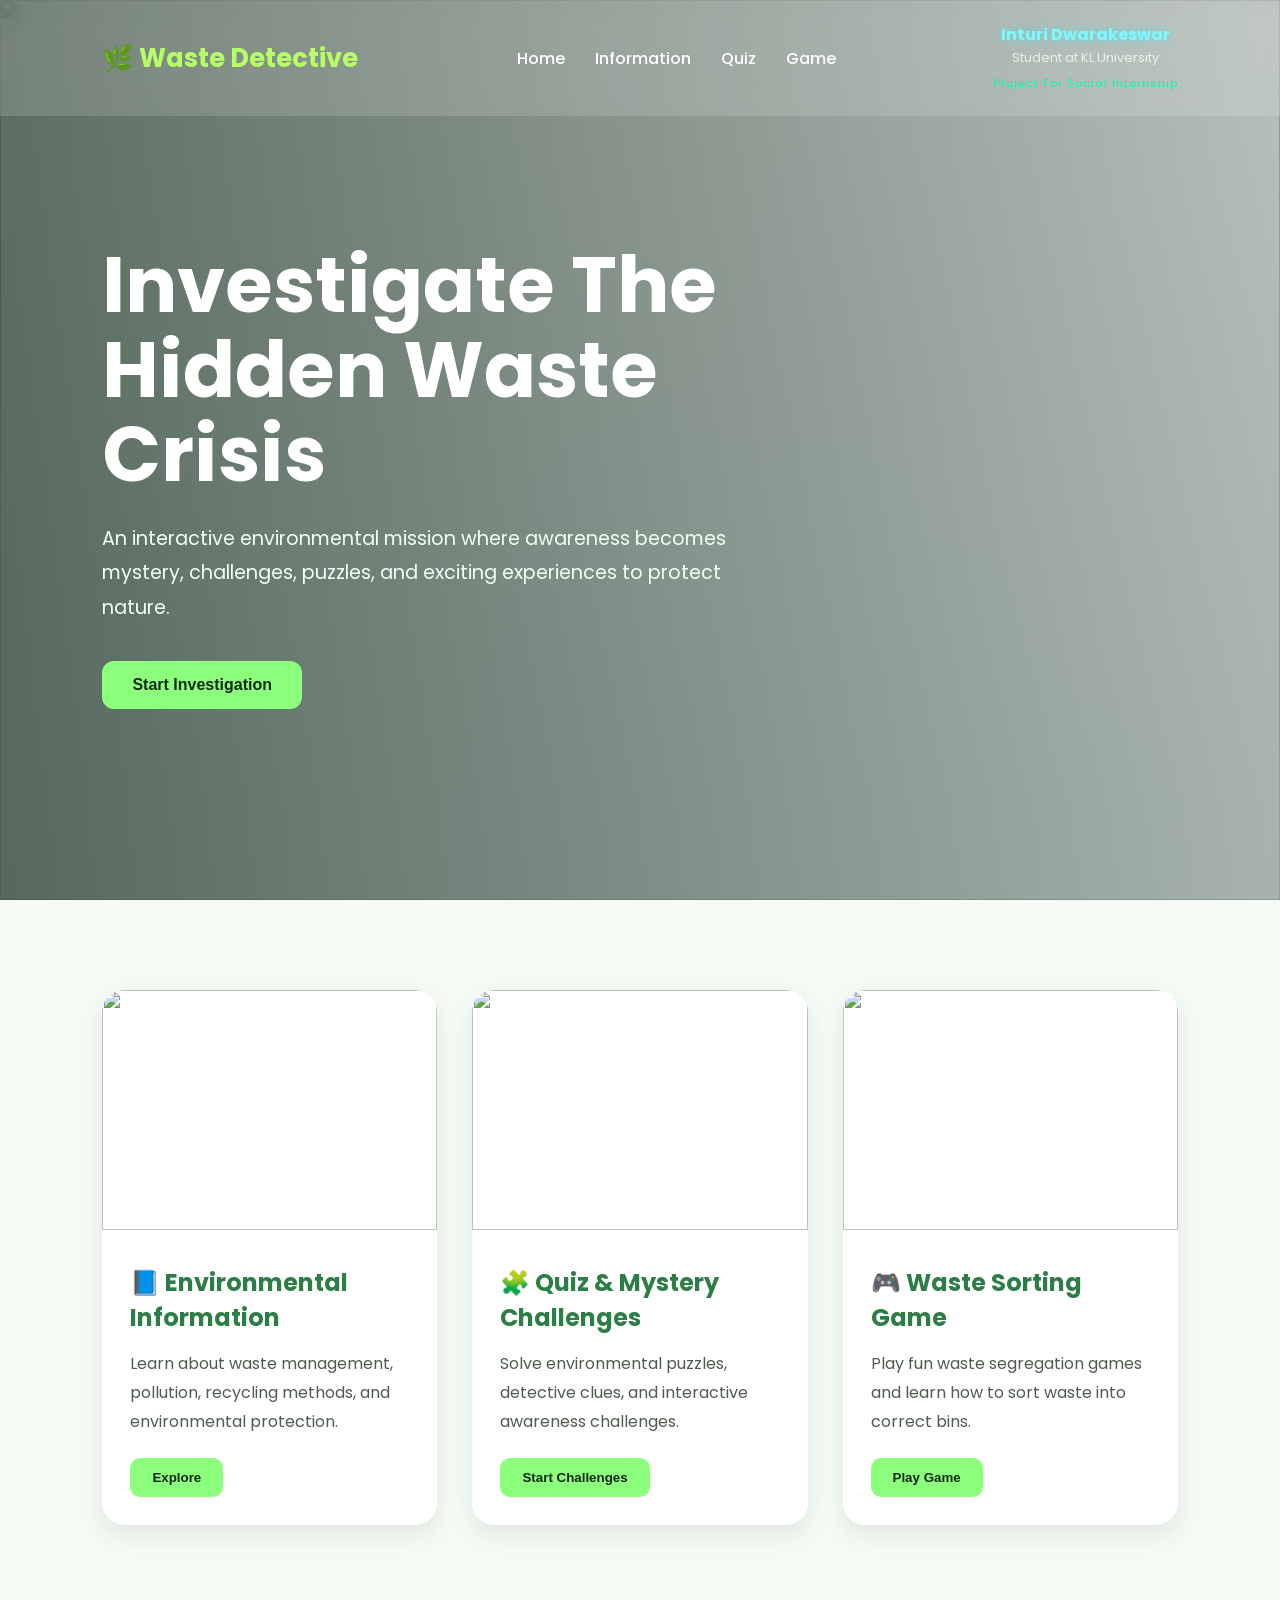
==== index.html @ 221f0325 "Add files via upload" ====
<!DOCTYPE html>
<html lang="en">

<head>

    <meta charset="UTF-8">
    <meta name="viewport" content="width=device-width, initial-scale=1.0">

    <title>Waste Detective Mission</title>

    <link rel="stylesheet" href="style.css">

    <link href="https://fonts.googleapis.com/css2?family=Poppins:wght@300;400;500;600;700&display=swap" rel="stylesheet">

</head>

<body>

    <!-- HERO SECTION -->
    <section class="hero">

        <!-- HERO IMAGE -->
        <img src="images/detective-hero.jpg" class="hero-image">

        <!-- OVERLAY -->
        <div class="hero-overlay"></div>

        <!-- NAVBAR -->
        <nav>

            <div class="logo">
                🌿 Waste Detective
            </div>

            <ul>
                <li><a href="index.html">Home</a></li>
                <li><a href="info.html">Information</a></li>
                <li><a href="quiz.html">Quiz</a></li>
                <li><a href="game.html">Game</a></li>
            </ul>

            <div class="student-info">
                <h3>Inturi Dwarakeswar</h3>
                <p>Student at KL University</p>
                <span>Project For Social Internship</span>
            </div>

        </nav>

        <!-- HERO CONTENT -->
        <div class="hero-content">

            <h1>
                Investigate The Hidden Waste Crisis
            </h1>

            <p>
                An interactive environmental mission where awareness becomes mystery,
                challenges, puzzles, and exciting experiences to protect nature.
            </p>

            <div class="hero-buttons">

                <a href="#cards">
                    <button class="primary-btn">
                        Start Investigation
                    </button>
                </a>

            </div>

        </div>

    </section>

    <!-- CARDS SECTION -->
    <section class="cards-section" id="cards">

        <!-- INFORMATION -->
        <div class="card">

            <img src="images/environment-info.jpg">

            <div class="card-content">

                <h2>📘 Environmental Information</h2>

                <p>
                    Learn about waste management, pollution,
                    recycling methods, and environmental protection.
                </p>

                <a href="info.html">
                    <button>Explore</button>
                </a>

            </div>

        </div>

        <!-- QUIZ -->
        <div class="card">

            <img src="images/mystery-quiz.jpg">

            <div class="card-content">

                <h2>🧩 Quiz & Mystery Challenges</h2>

                <p>
                    Solve environmental puzzles, detective clues,
                    and interactive awareness challenges.
                </p>

                <a href="quiz.html">
                    <button>Start Challenges</button>
                </a>

            </div>

        </div>

        <!-- GAME -->
        <div class="card">

            <img src="images/waste-game.jpg">

            <div class="card-content">

                <h2>🎮 Waste Sorting Game</h2>

                <p>
                    Play fun waste segregation games and learn how to
                    sort waste into correct bins.
                </p>

                <a href="game.html">
                    <button>Play Game</button>
                </a>

            </div>

        </div>

    </section>

</body>

</html>
---- style.css ----
/* ========================= */
/* GLOBAL RESET */
/* ========================= */

*{
    margin:0;
    padding:0;
    box-sizing:border-box;
}

/* Smooth scroll for Start Investigation button */
html{
    scroll-behavior:smooth;
}

/* ========================= */
/* BODY */
/* ========================= */

body{
    font-family:'Poppins',sans-serif;
    background:#eef7ee;
    color:#1d2b1f;
    overflow-x:hidden;
}

/* ========================= */
/* HERO SECTION */
/* ========================= */

.hero{
    position:relative;
    width:100%;
    height:100vh;
    overflow:hidden;
}

/* HERO IMAGE */

.hero-image{
    position:absolute;
    width:100%;
    height:100%;
    object-fit:cover;
}

/* OVERLAY (LIGHT ECO DARKENING FOR TEXT READABILITY) */

.hero-overlay{
    position:absolute;
    width:100%;
    height:100%;
    background:linear-gradient(
        to right,
        rgba(16,40,20,0.65),
        rgba(16,40,20,0.25)
    );
}

/* ========================= */
/* NAVBAR */
/* ========================= */

nav{
    position:relative;
    z-index:100;
    width:100%;
    display:flex;
    justify-content:space-between;
    align-items:center;
    padding:22px 8%;
    background:rgba(255,255,255,0.15);
    backdrop-filter:blur(10px);
}

/* LOGO */

.logo{
    font-size:1.6rem;
    font-weight:700;
    color:#b8ff66;
}

/* NAV LINKS */

nav ul{
    display:flex;
    gap:30px;
    list-style:none;
}

nav ul li a{
    text-decoration:none;
    color:white;
    font-weight:500;
    transition:0.3s;
}

nav ul li a:hover{
    color:#b8ff66;
}

/* STUDENT INFO */

.student-info{
    text-align:right;
}

.student-info h3{
    color:#b8ff66;
    font-size:1rem;
}

.student-info p,
.student-info span{
    color:#eef7ee;
    font-size:0.8rem;
}

/* ========================= */
/* HERO CONTENT */
/* ========================= */

.hero-content{
    position:relative;
    z-index:10;
    height:80%;
    display:flex;
    flex-direction:column;
    justify-content:center;
    padding:0 8%;
    max-width:850px;
}

/* TITLE */

.hero-content h1{
    font-size:4.8rem;
    line-height:1.1;
    margin-bottom:25px;
    color:white;
}

/* TEXT */

.hero-content p{
    font-size:1.2rem;
    line-height:1.8;
    color:#f1fff1;
    max-width:700px;
    margin-bottom:35px;
}

/* ========================= */
/* BUTTONS */
/* ========================= */

.hero-buttons{
    display:flex;
    gap:20px;
}

.hero-buttons button{
    padding:15px 30px;
    border:none;
    border-radius:12px;
    font-size:1rem;
    font-weight:600;
    cursor:pointer;
    transition:0.3s;
}

/* PRIMARY BUTTON */

.primary-btn{
    background:#8cff7d;
    color:#102814;
}

/* BUTTON HOVER */

.hero-buttons button:hover{
    transform:translateY(-5px);
}

/* ========================= */
/* CARDS SECTION */
/* ========================= */

.cards-section{
    background:#f4fbf4;
    padding:90px 8%;
    display:grid;
    grid-template-columns:repeat(auto-fit,minmax(320px,1fr));
    gap:35px;
}

/* CARD */

.card{
    background:white;
    border-radius:22px;
    overflow:hidden;
    transition:0.4s;
    box-shadow:0 10px 25px rgba(0,0,0,0.08);
}

/* CARD HOVER */

.card:hover{
    transform:translateY(-10px);
    box-shadow:0 20px 35px rgba(0,0,0,0.12);
}

/* CARD IMAGE */

.card img{
    width:100%;
    height:240px;
    object-fit:cover;
}

/* CARD CONTENT */

.card-content{
    padding:28px;
}

/* CARD TITLE */

.card-content h2{
    margin-bottom:15px;
    color:#2d7d46;
}

/* CARD TEXT */

.card-content p{
    line-height:1.8;
    color:#4f5b4f;
    margin-bottom:22px;
}

/* CARD BUTTON */

.card-content button{
    padding:12px 22px;
    border:none;
    border-radius:10px;
    background:#8cff7d;
    color:#102814;
    font-weight:600;
    cursor:pointer;
    transition:0.3s;
}

/* CARD BUTTON HOVER */

.card-content button:hover{
    transform:scale(1.05);
}

/* ========================= */
/* RESPONSIVE DESIGN */
/* ========================= */

@media(max-width:950px){

    nav{
        flex-direction:column;
        gap:20px;
    }

    nav ul{
        flex-wrap:wrap;
        justify-content:center;
    }

    .hero-content h1{
        font-size:3rem;
    }
}

@media(max-width:600px){

    .hero-content h1{
        font-size:2.3rem;
    }

    .hero-content p{
        font-size:1rem;
    }

    .hero-buttons{
        flex-direction:column;
        width:100%;
    }

    .hero-buttons button{
        width:100%;
    }
}

/* ===================================== */
/* GLOBAL STYLES */
/* ===================================== */

*{
    margin:0;
    padding:0;
    box-sizing:border-box;
}

html{
    scroll-behavior:smooth;
}

body{
    font-family:'Poppins',sans-serif;
    background:linear-gradient(
        to bottom,
        #eef2f3,
        #d9e2e6,
        #cfd8dc
    );
    color:#1f2933;
    overflow-x:hidden;
}



/* ===================================== */
/* NAVBAR */
/* ===================================== */

.info-navbar{
    width:100%;
    display:flex;
    justify-content:space-between;
    align-items:center;
    padding:20px 8%;
    background:rgba(255,255,255,0.88);
    backdrop-filter:blur(12px);
    position:sticky;
    top:0;
    z-index:1000;
    box-shadow:0 4px 15px rgba(0,0,0,0.08);
}

.info-logo{
    font-size:1.5rem;
    font-weight:700;
    color:#74c69d;
    letter-spacing:1px;
}

.info-nav-links{
    display:flex;
    gap:35px;
    list-style:none;
}

.info-nav-links li a{
    text-decoration:none;
    color:#344e41;
    font-weight:500;
    transition:0.3s;
}

.info-nav-links li a:hover{
    color:#52b788;
}



/* ===================================== */
/* HERO SECTION */
/* ===================================== */

.info-hero{
    position:relative;
    width:100%;
    height:90vh;
    overflow:hidden;
}

.info-hero img{
    width:100%;
    height:100%;
    object-fit:cover;
}

.info-hero-overlay{
    position:absolute;
    inset:0;
    background:linear-gradient(
        to right,
        rgba(0,0,0,0.75),
        rgba(0,0,0,0.35)
    );
}

.info-hero-content{
    position:absolute;
    top:50%;
    left:8%;
    transform:translateY(-50%);
    max-width:750px;
    color:white;
}

.info-hero-content h1{
    font-size:4rem;
    line-height:1.2;
    margin-bottom:30px;
    color:#d8f3dc;
}

.info-hero-content p{
    font-size:1.08rem;
    line-height:2;
    margin-bottom:20px;
}



/* ===================================== */
/* ARTICLE SECTIONS */
/* ===================================== */

.article-section{
    width:100%;
    display:flex;
    align-items:flex-start;
    gap:60px;
    padding:90px 8%;
    border-bottom:1px solid rgba(0,0,0,0.08);
    background:rgba(255,255,255,0.45);
    backdrop-filter:blur(10px);
}

.reverse-layout{
    flex-direction:row-reverse;
}



/* ===================================== */
/* ARTICLE IMAGES */
/* ===================================== */

.article-image{
    flex:1;
    position:sticky;
    top:120px;
}

.article-image img{
    width:100%;
    max-width:500px;
    border-radius:22px;
    box-shadow:0 10px 30px rgba(0,0,0,0.12);
    border:3px solid rgba(255,255,255,0.5);
}



/* ===================================== */
/* ARTICLE CONTENT */
/* ===================================== */

.article-content{
    flex:1.5;
}

.article-content h2{
    font-size:2.5rem;
    color:#52b788;
    margin-bottom:25px;
    line-height:1.3;
}

.article-content h3{
    margin-top:30px;
    margin-bottom:15px;
    color:#2d6a4f;
    font-size:1.3rem;
}

.article-content p{
    font-size:1.05rem;
    line-height:2;
    color:#3a4a52;
    margin-bottom:22px;
    text-align:justify;
}



/* ===================================== */
/* FUTURE SECTIONS */
/* ===================================== */

.future-section{
    position:relative;
    width:100%;
    height:75vh;
    overflow:hidden;
}

.future-section img{
    width:100%;
    height:100%;
    object-fit:cover;
}

.future-overlay{
    position:absolute;
    inset:0;
    background:rgba(0,0,0,0.55);
}

.future-content{
    position:absolute;
    top:50%;
    left:50%;
    transform:translate(-50%,-50%);
    width:75%;
    text-align:center;
    color:white;
}

.future-content h2{
    font-size:3rem;
    margin-bottom:25px;
    color:#d8f3dc;
}

.future-content p{
    font-size:1.15rem;
    line-height:2;
}



/* ===================================== */
/* SCROLLBAR */
/* ===================================== */

::-webkit-scrollbar{
    width:10px;
}

::-webkit-scrollbar-track{
    background:#dfe7ea;
}

::-webkit-scrollbar-thumb{
    background:#74c69d;
    border-radius:10px;
}



/* ===================================== */
/* RESPONSIVE DESIGN */
/* ===================================== */

@media(max-width:1100px){

    .article-section{
        flex-direction:column;
    }

    .reverse-layout{
        flex-direction:column;
    }

    .article-image{
        position:relative;
        top:0;
        width:100%;
        display:flex;
        justify-content:center;
    }

    .article-image img{
        max-width:100%;
    }

}



@media(max-width:768px){

    .info-navbar{
        flex-direction:column;
        gap:20px;
    }

    .info-nav-links{
        flex-wrap:wrap;
        justify-content:center;
    }

    .info-hero-content{
        left:6%;
        right:6%;
    }

    .info-hero-content h1{
        font-size:2.7rem;
    }

    .article-content h2{
        font-size:2rem;
    }

    .future-content h2{
        font-size:2.2rem;
    }

}



@media(max-width:500px){

    .info-hero{
        height:100vh;
    }

    .info-hero-content h1{
        font-size:2.1rem;
    }

    .info-hero-content p{
        font-size:0.95rem;
        line-height:1.8;
    }

    .article-content p{
        font-size:0.96rem;
        line-height:1.9;
    }

    .future-content{
        width:90%;
    }

}

/* ===================================== */
/* QUIZ PAGE */
/* ===================================== */

/* ===================================== */
/* QUIZ PAGE */
/* ===================================== */

.quiz-navbar{
    width:100%;
    display:flex;
    justify-content:space-between;
    align-items:center;
    padding:20px 8%;
    background:rgba(20,20,20,0.92);
    backdrop-filter:blur(12px);
    position:sticky;
    top:0;
    z-index:1000;
}

.quiz-logo{
    font-size:1.5rem;
    font-weight:700;
    color:#7ee787;
}

.quiz-nav-links{
    display:flex;
    gap:30px;
    list-style:none;
}

.quiz-nav-links li a{
    text-decoration:none;
    color:white;
    transition:0.3s;
    font-weight:500;
}

.quiz-nav-links li a:hover{
    color:#7ee787;
}



/* ===================================== */
/* HERO SECTION */
/* ===================================== */

.quiz-hero{
    position:relative;
    width:100%;
    height:80vh;
    overflow:hidden;
}

.quiz-hero img{
    width:100%;
    height:100%;
    object-fit:cover;
}

.quiz-overlay{
    position:absolute;
    inset:0;
    background:rgba(0,0,0,0.68);
}

.quiz-hero-content{
    position:absolute;
    top:50%;
    left:8%;
    transform:translateY(-50%);
    max-width:750px;
    color:white;
}

.quiz-hero-content h1{
    font-size:4rem;
    margin-bottom:25px;
    color:#7ee787;
    line-height:1.2;
}

.quiz-hero-content p{
    font-size:1.1rem;
    line-height:2;
    color:#d8d8d8;
}



/* ===================================== */
/* QUIZ MAIN SECTION */
/* ===================================== */

.myth-section{
    padding:100px 8%;
    background:linear-gradient(
        to bottom,
        #1f1f1f,
        #2d2d2d
    );
    color:white;
    min-height:100vh;
}

.myth-section h2{
    text-align:center;
    font-size:3rem;
    margin-bottom:25px;
    color:#7ee787;
}

.quiz-intro{
    text-align:center;
    max-width:850px;
    margin:auto;
    line-height:2;
    color:#d0d0d0;
    margin-bottom:60px;
    font-size:1.05rem;
}



/* ===================================== */
/* START BUTTON */
/* ===================================== */

.start-screen{
    text-align:center;
}

.start-btn{
    padding:18px 45px;
    background:#7ee787;
    color:black;
    border:none;
    border-radius:16px;
    font-size:1.1rem;
    font-weight:700;
    cursor:pointer;
    transition:0.3s;
}

.start-btn:hover{
    transform:translateY(-4px);
    box-shadow:0 12px 30px rgba(126,231,135,0.35);
}



/* ===================================== */
/* QUIZ CONTAINER */
/* ===================================== */

.quiz-container{
    max-width:900px;
    margin:70px auto;
}



/* ===================================== */
/* QUESTION BOX */
/* ===================================== */

.question-box{
    background:rgba(255,255,255,0.06);
    border:1px solid rgba(126,231,135,0.25);
    border-radius:25px;
    padding:55px;
    backdrop-filter:blur(12px);
    box-shadow:0 10px 35px rgba(0,0,0,0.25);
}

.question-box h3{
    font-size:1.8rem;
    line-height:1.8;
    margin-bottom:40px;
    color:white;
}



/* ===================================== */
/* QUIZ BUTTONS */
/* ===================================== */

.quiz-buttons{
    display:flex;
    gap:25px;
    margin-bottom:30px;
}

.quiz-buttons button{
    padding:15px 34px;
    border:none;
    border-radius:14px;
    background:#353535;
    color:white;
    font-weight:700;
    cursor:pointer;
    transition:0.3s;
    font-size:1rem;
}

.quiz-buttons button:hover{
    background:#7ee787;
    color:black;
    transform:translateY(-3px);
}



/* ===================================== */
/* ANSWER TEXT */
/* ===================================== */

.answer-text{
    margin-top:20px;
    line-height:2;
    font-size:1.05rem;
    font-weight:500;
}



/* ===================================== */
/* NEXT BUTTON */
/* ===================================== */

.next-btn{
    margin-top:35px;
    padding:15px 34px;
    border:none;
    border-radius:14px;
    background:#7ee787;
    color:black;
    font-weight:700;
    cursor:pointer;
    transition:0.3s;
    font-size:1rem;
}

.next-btn:hover{
    transform:translateY(-3px);
}



/* ===================================== */
/* RESULT SCREEN */
/* ===================================== */

.result-screen{
    text-align:center;
    margin-top:70px;
}

.result-screen h2{
    font-size:3rem;
    color:#7ee787;
    margin-bottom:30px;
}

#scoreText{
    font-size:1.7rem;
    margin-bottom:25px;
    color:white;
    font-weight:600;
}

.result-message{
    max-width:750px;
    margin:auto;
    line-height:2;
    color:#d0d0d0;
}



/* ===================================== */
/* FINAL SECTION */
/* ===================================== */

.quiz-ending{
    padding:100px 8%;
    text-align:center;
    background:linear-gradient(
        to bottom,
        #202020,
        #111111
    );
    color:white;
}

.quiz-ending h2{
    font-size:3rem;
    margin-bottom:25px;
    color:#7ee787;
}

.quiz-ending p{
    max-width:850px;
    margin:auto;
    line-height:2;
    margin-bottom:40px;
    color:#d3d3d3;
    font-size:1.05rem;
}



/* ===================================== */
/* GAME BUTTON */
/* ===================================== */

.game-btn{
    display:inline-block;
    padding:17px 36px;
    background:#7ee787;
    color:black;
    text-decoration:none;
    border-radius:15px;
    font-weight:700;
    transition:0.3s;
}

.game-btn:hover{
    transform:translateY(-4px);
    box-shadow:0 12px 28px rgba(126,231,135,0.3);
}



/* ===================================== */
/* HIDDEN */
/* ===================================== */

.hidden{
    display:none;
}



/* ===================================== */
/* RESPONSIVE DESIGN */
/* ===================================== */

@media(max-width:768px){

    .quiz-navbar{
        flex-direction:column;
        gap:20px;
    }

    .quiz-nav-links{
        flex-wrap:wrap;
        justify-content:center;
    }

    .quiz-hero-content{
        left:6%;
        right:6%;
    }

    .quiz-hero-content h1{
        font-size:2.7rem;
    }

    .myth-section h2,
    .quiz-ending h2,
    .result-screen h2{
        font-size:2.2rem;
    }

    .question-box{
        padding:35px;
    }

    .question-box h3{
        font-size:1.4rem;
    }

    .quiz-buttons{
        flex-direction:column;
    }

}



@media(max-width:500px){

    .quiz-hero{
        height:100vh;
    }

    .quiz-hero-content h1{
        font-size:2.2rem;
    }

    .quiz-hero-content p{
        font-size:0.95rem;
    }

    .question-box{
        padding:28px;
    }

    .question-box h3{
        font-size:1.2rem;
    }

}

/* =========================
   TOP CENTER PROJECT INFO
========================= */

/* =========================
   STUDENT INFO IN NAVBAR
========================= */

.student-info{

    text-align:center;

    color:white;
}

.student-info h3{

    font-size:1rem;

    color:#7df9ff;

    margin-bottom:2px;

    text-shadow:
        0 0 10px rgba(0,255,255,0.5);
}

.student-info p{

    font-size:0.8rem;

    opacity:0.9;

    margin-bottom:2px;
}

.student-info span{

    font-size:0.7rem;

    color:#00ffaa;

    letter-spacing:1px;
}

/* =========================
   INFO PAGE SPECIAL COLORS
========================= */

.info-student-info h3{

    color:#1b4332;

    text-shadow:none;
}

.info-student-info p{

    color:#2d6a4f;
}

.info-student-info span{

    color:#40916c;
}
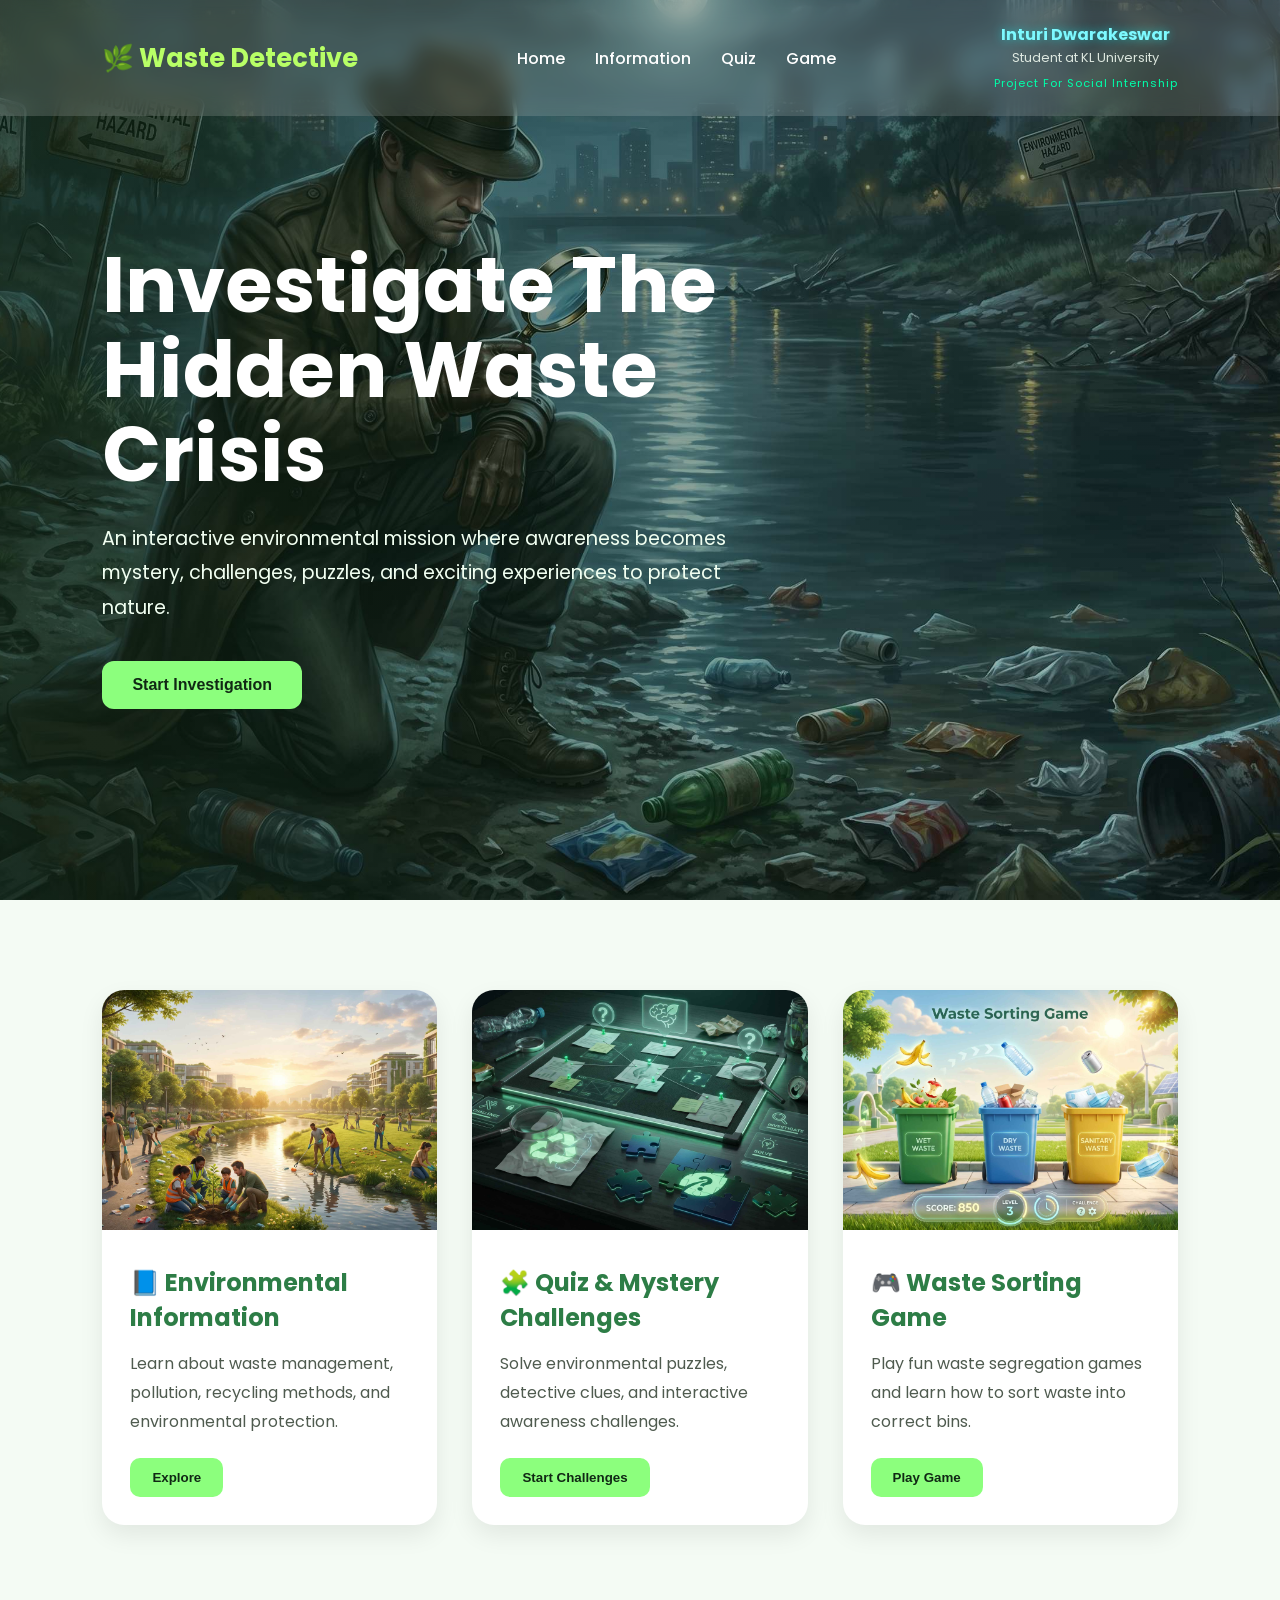
==== commit 2255472c: "Update index.html" ====
--- a/index.html
+++ b/index.html
@@ -2,6 +2,7 @@
 <html lang="en">
 
 <head>
+    <link rel="icon" type="image/jpeg" href="images/eco-logo.jpg">
 
     <meta charset="UTF-8">
     <meta name="viewport" content="width=device-width, initial-scale=1.0">
@@ -146,4 +147,4 @@
 
 </body>
 
-</html>+</html>
